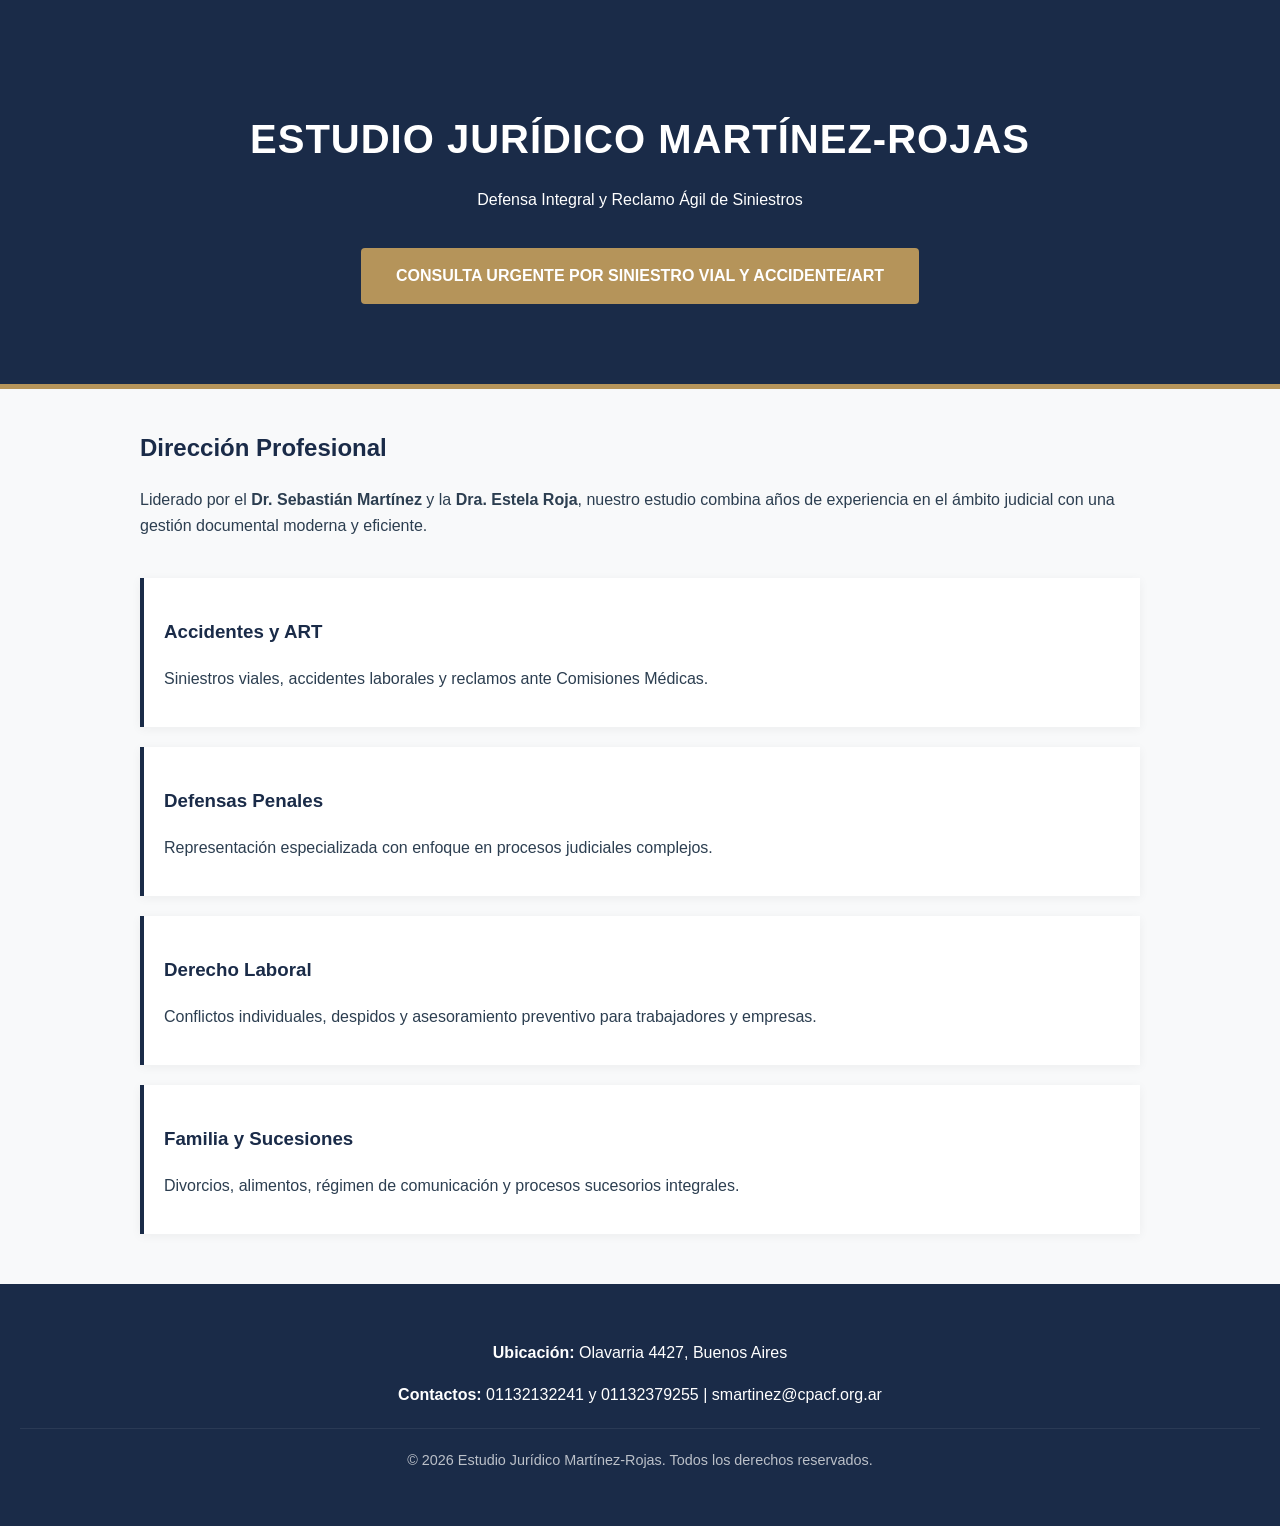
==== index.html @ db727adb "deploy: renombrar a index.html para GitHub Pages" ====
<!DOCTYPE html>
<html lang="es">
<head>
    <meta charset="UTF-8">
    <meta name="viewport" content="width=device-width, initial-scale=1.0">
    <title>Martínez-Rojas | Especialistas en Accidentes, ART y Derecho Integral</title>
    <link rel="stylesheet" href="estilo.css">
</head>
<body>
    <header class="hero">
        <div class="overlay">
            <h1>ESTUDIO JURÍDICO MARTÍNEZ-ROJAS</h1>
            <p class="subtitle">Defensa Integral y Reclamo Ágil de Siniestros</p>
            <a href="https://wa.me/541132132241" class="btn-primary">Consulta Urgente por Siniestro vial y Accidente/ART</a>
        </div>
    </header>

    <section class="founders">
        <h2>Dirección Profesional</h2>
        <p>Liderado por el <strong>Dr. Sebastián Martínez</strong> y la <strong>Dra. Estela Roja</strong>, nuestro estudio combina años de experiencia en el ámbito judicial con una gestión documental moderna y eficiente.</p>
    </section>

    <section class="grid-services">
        <div class="card">
            <h3>Accidentes y ART</h3>
            <p>Siniestros viales, accidentes laborales y reclamos ante Comisiones Médicas.</p>
        </div>
        <div class="card">
            <h3>Defensas Penales</h3>
            <p>Representación especializada con enfoque en procesos judiciales complejos.</p>
        </div>
        <div class="card">
            <h3>Derecho Laboral</h3>
            <p>Conflictos individuales, despidos y asesoramiento preventivo para trabajadores y empresas.</p>
        </div>
        <div class="card">
            <h3>Familia y Sucesiones</h3>
            <p>Divorcios, alimentos, régimen de comunicación y procesos sucesorios integrales.</p>
        </div>
    </section>

   <footer>
    <div class="footer-content">
        <p><strong>Ubicación:</strong> Olavarria 4427, Buenos Aires</p>
        <p><strong>Contactos:</strong> 01132132241 y 01132379255 | smartinez@cpacf.org.ar</p>
        <p class="copyright">
            &copy; 2026 Estudio Jurídico Martínez-Rojas. Todos los derechos reservados.
        </p>
    </div>
</footer>
</body>
</html>
---- estilo.css ----
/* 1. CONFIGURACIÓN GENERAL */
body {
    font-family: 'Segoe UI', Roboto, Helvetica, Arial, sans-serif;
    background-color: #f8f9fa; /* Fondo gris perla (mejora pedida) */
    color: #2c3e50;
    margin: 0;
    line-height: 1.6;
}

/* 2. ENCABEZADO (HERO) */
.hero {
    background-color: #1a2b48; /* Azul Institucional Martínez-Rojas */
    color: #ffffff;
    padding: 80px 20px;
    text-align: center;
    border-bottom: 5px solid #b5945a; /* Detalle Dorado */
}

.hero h1 {
    font-size: 2.5rem;
    margin-bottom: 10px;
    letter-spacing: 1px;
}

/* 3. BOTÓN DE ACCIÓN */
.btn-primary {
    display: inline-block;
    background-color: #b5945a; 
    color: white;
    padding: 15px 35px;
    text-decoration: none;
    font-weight: bold;
    border-radius: 4px;
    margin-top: 20px;
    text-transform: uppercase;
    transition: 0.3s;
}

.btn-primary:hover {
    background-color: #d4af37;
}

/* 4. SECCIONES Y TARJETAS DE SERVICIOS */
section {
    max-width: 1000px;
    margin: 40px auto;
    padding: 0 20px;
}

.card {
    background: white;
    border-left: 4px solid #1a2b48;
    padding: 20px;
    margin-bottom: 20px;
    box-shadow: 0 2px 10px rgba(0,0,0,0.05);
}

h2, h3 {
    color: #1a2b48;
}

/* 5. FOOTER CENTRADO Y COPYRIGHT (mejoras pedidas) */
footer {
    background-color: #1a2b48;
    color: #ffffff;
    text-align: center; /* Centrado total */
    padding: 40px 20px;
    margin-top: 50px;
}

.copyright {
    font-size: 0.9rem;
    opacity: 0.7;
    margin-top: 20px;
    border-top: 1px solid rgba(255, 255, 255, 0.1);
    padding-top: 20px;
}
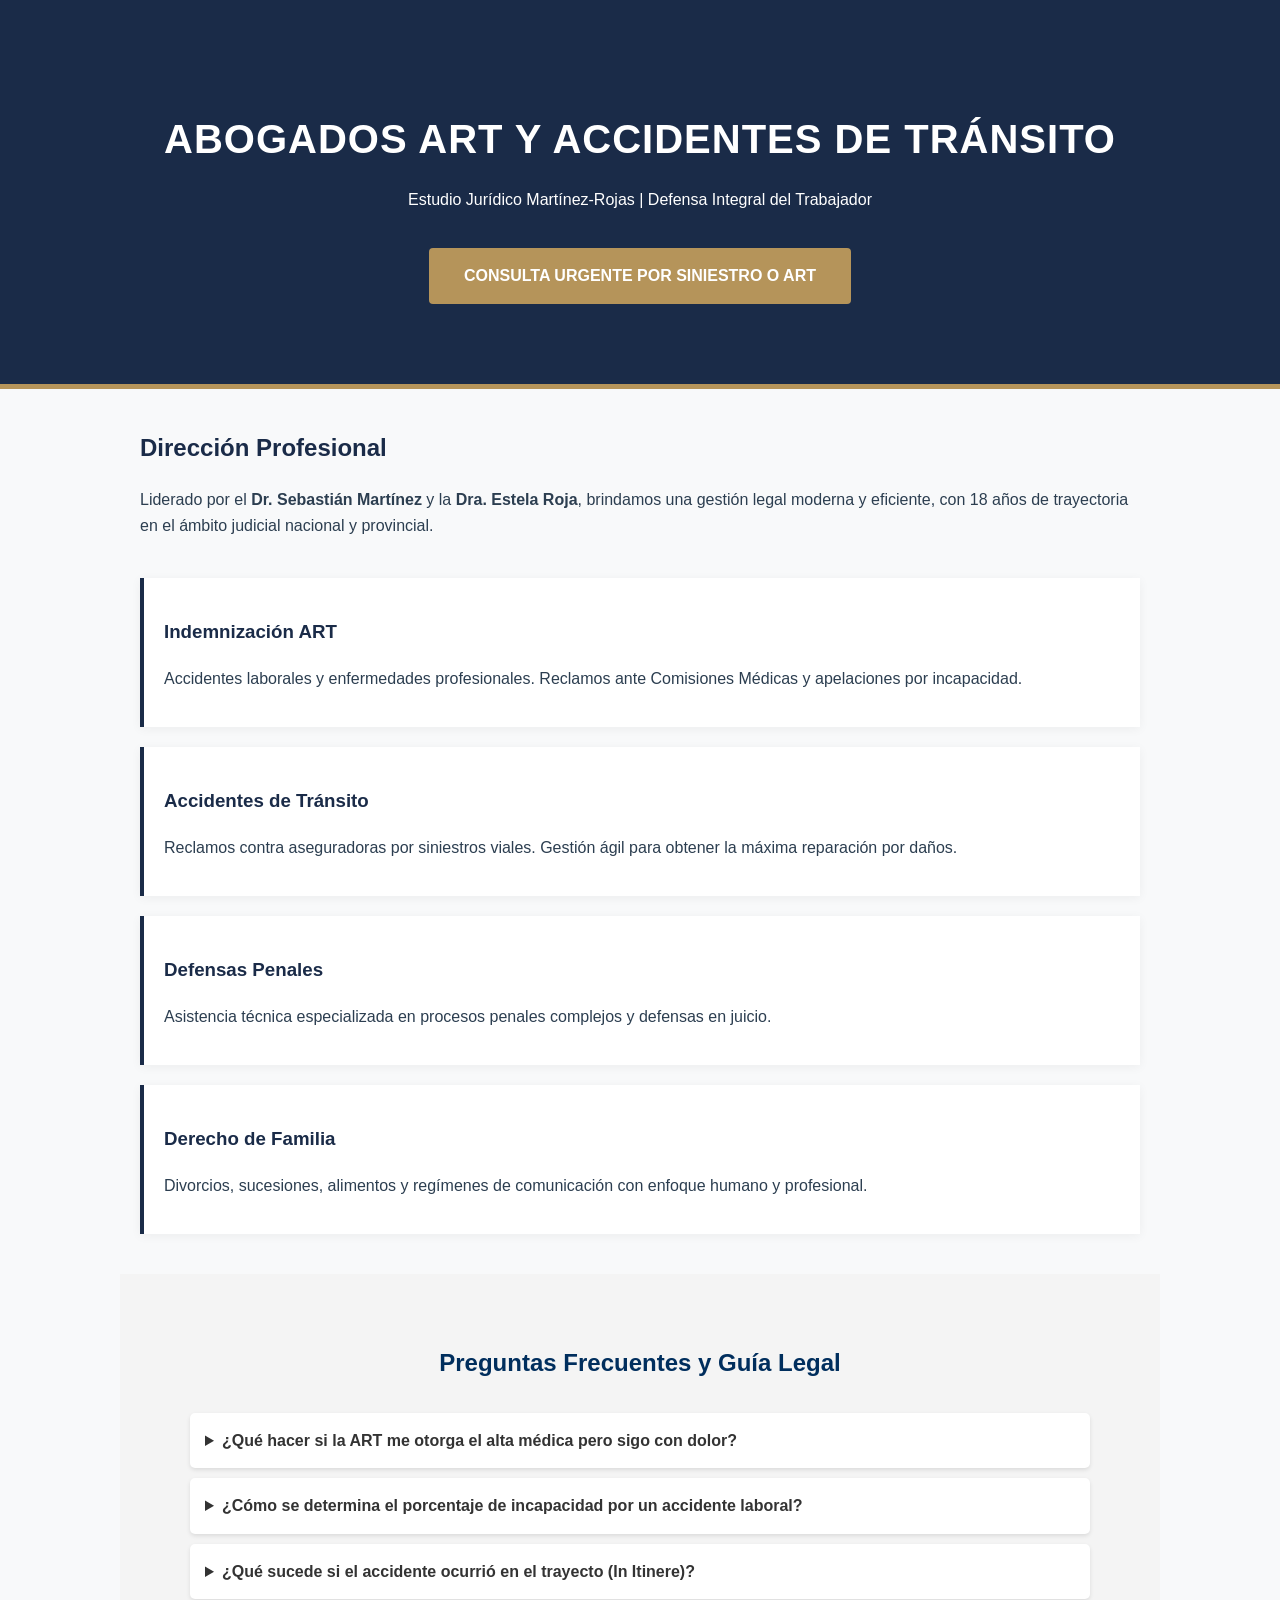
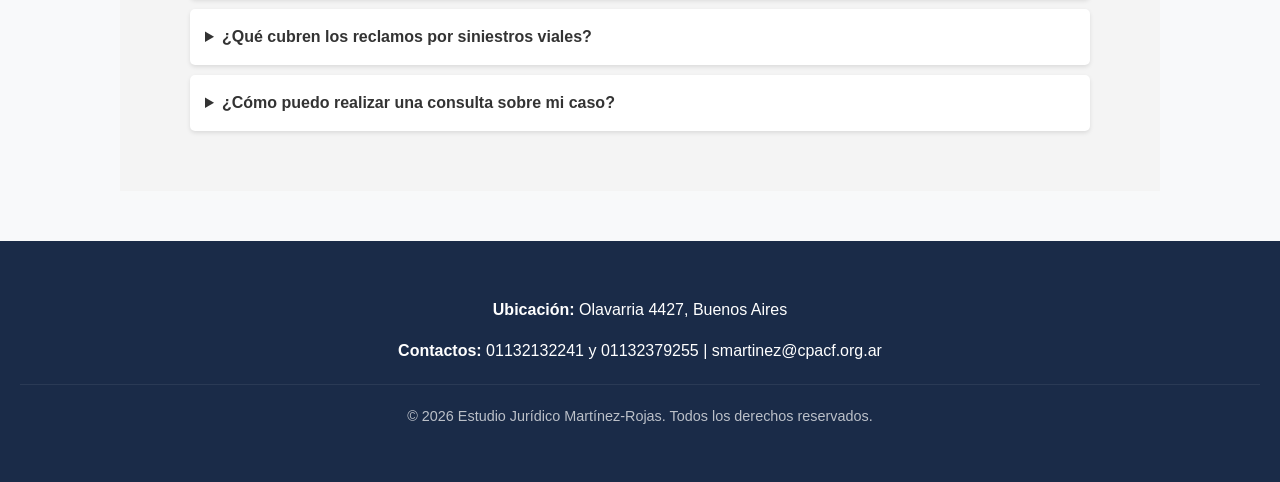
==== commit 35cb1cb3: "SEO: Implementación de FAQ, Datos Estructurados y optimización de H1 para Abogado ART" ====
--- a/index.html
+++ b/index.html
@@ -3,50 +3,118 @@
 <head>
     <meta charset="UTF-8">
     <meta name="viewport" content="width=device-width, initial-scale=1.0">
-    <title>Martínez-Rojas | Especialistas en Accidentes, ART y Derecho Integral</title>
+    <title>Abogado ART y Accidentes | Estudio Jurídico Martínez-Rojas</title>
+    <meta name="google-site-verification" content="OYTx05rx5CZ7Klqr45j2w-Te7OwtsOGaZHKKDYVaZOk" />
+    <meta name="description" content="¿Tuviste un accidente de trabajo o vial? Estudio Jurídico Martínez-Rojas: Especialistas en reclamos a ART, Accidentes de Tránsito y Derecho Penal. 18 años de experiencia. Consulta gratuita.">
+    <meta name="keywords" content="Abogado ART, Accidentes de Tránsito, Abogado Laboral, Indemnización ART, Estudio Jurídico Martínez Rojas, Abogado Penalista">
+    
+    <meta property="og:title" content="Estudio Jurídico Martínez-Rojas | Abogado ART">
+    <meta property="og:description" content="Asesoría legal integral. Especialistas en Accidentes y ART. Consulta hoy mismo.">
+    <meta property="og:url" content="https://sebastian-m-martinez.github.io/Estudio-Juridico-Martinez-Rojas/">
+    
     <link rel="stylesheet" href="estilo.css">
+
+    <script type="application/ld+json">
+    {
+      "@context": "https://schema.org",
+      "@type": "LegalService",
+      "name": "Estudio Jurídico Martínez-Rojas",
+      "description": "Especialistas en Accidentes de Tránsito, ART y Derecho Penal.",
+      "address": {
+        "@type": "PostalAddress",
+        "streetAddress": "Olavarria 4427",
+        "addressLocality": "Buenos Aires",
+        "addressCountry": "AR"
+      },
+      "telephone": "+541132132241",
+      "url": "https://sebastian-m-martinez.github.io/Estudio-Juridico-Martinez-Rojas/",
+      "priceRange": "$$"
+    }
+    </script>
 </head>
 <body>
     <header class="hero">
         <div class="overlay">
-            <h1>ESTUDIO JURÍDICO MARTÍNEZ-ROJAS</h1>
-            <p class="subtitle">Defensa Integral y Reclamo Ágil de Siniestros</p>
-            <a href="https://wa.me/541132132241" class="btn-primary">Consulta Urgente por Siniestro vial y Accidente/ART</a>
+            <h1>ABOGADOS ART Y ACCIDENTES DE TRÁNSITO</h1>
+            <p class="subtitle">Estudio Jurídico Martínez-Rojas | Defensa Integral del Trabajador</p>
+            <a href="https://wa.me/541132132241" class="btn-primary">Consulta Urgente por Siniestro o ART</a>
         </div>
     </header>
 
     <section class="founders">
         <h2>Dirección Profesional</h2>
-        <p>Liderado por el <strong>Dr. Sebastián Martínez</strong> y la <strong>Dra. Estela Roja</strong>, nuestro estudio combina años de experiencia en el ámbito judicial con una gestión documental moderna y eficiente.</p>
+        <p>Liderado por el <strong>Dr. Sebastián Martínez</strong> y la <strong>Dra. Estela Roja</strong>, brindamos una gestión legal moderna y eficiente, con 18 años de trayectoria en el ámbito judicial nacional y provincial.</p>
     </section>
 
     <section class="grid-services">
         <div class="card">
-            <h3>Accidentes y ART</h3>
-            <p>Siniestros viales, accidentes laborales y reclamos ante Comisiones Médicas.</p>
+            <h3>Indemnización ART</h3>
+            <p>Accidentes laborales y enfermedades profesionales. Reclamos ante Comisiones Médicas y apelaciones por incapacidad.</p>
+        </div>
+        <div class="card">
+            <h3>Accidentes de Tránsito</h3>
+            <p>Reclamos contra aseguradoras por siniestros viales. Gestión ágil para obtener la máxima reparación por daños.</p>
         </div>
         <div class="card">
             <h3>Defensas Penales</h3>
-            <p>Representación especializada con enfoque en procesos judiciales complejos.</p>
+            <p>Asistencia técnica especializada en procesos penales complejos y defensas en juicio.</p>
         </div>
         <div class="card">
-            <h3>Derecho Laboral</h3>
-            <p>Conflictos individuales, despidos y asesoramiento preventivo para trabajadores y empresas.</p>
-        </div>
-        <div class="card">
-            <h3>Familia y Sucesiones</h3>
-            <p>Divorcios, alimentos, régimen de comunicación y procesos sucesorios integrales.</p>
+            <h3>Derecho de Familia</h3>
+            <p>Divorcios, sucesiones, alimentos y regímenes de comunicación con enfoque humano y profesional.</p>
         </div>
     </section>
 
-   <footer>
-    <div class="footer-content">
-        <p><strong>Ubicación:</strong> Olavarria 4427, Buenos Aires</p>
-        <p><strong>Contactos:</strong> 01132132241 y 01132379255 | smartinez@cpacf.org.ar</p>
-        <p class="copyright">
-            &copy; 2026 Estudio Jurídico Martínez-Rojas. Todos los derechos reservados.
-        </p>
-    </div>
-</footer>
+    <section class="faq" style="padding: 50px 20px; background: #f4f4f4; line-height: 1.6;">
+        <h2 style="text-align: center; color: #002e5d; margin-bottom: 30px;">Preguntas Frecuentes y Guía Legal</h2>
+        <div style="max-width: 900px; margin: 0 auto; font-family: Arial, sans-serif;">
+            
+            <details style="background: white; padding: 15px; margin-bottom: 10px; border-radius: 5px; box-shadow: 0 2px 4px rgba(0,0,0,0.1); cursor: pointer;">
+                <summary style="font-weight: bold; color: #333;">¿Qué hacer si la ART me otorga el alta médica pero sigo con dolor?</summary>
+                <div style="padding-top: 10px;">
+                    <p>Si la ART dictamina el alta médica (Cese de Incapacidad) y usted considera que no está recuperado, es fundamental realizar la divergencia en las prestaciones de forma inmediata. Nuestro estudio evalúa su cuadro clínico para asegurar que el tratamiento continúe hasta su recuperación total.</p>
+                </div>
+            </details>
+
+            <details style="background: white; padding: 15px; margin-bottom: 10px; border-radius: 5px; box-shadow: 0 2px 4px rgba(0,0,0,0.1); cursor: pointer;">
+                <summary style="font-weight: bold; color: #333;">¿Cómo se determina el porcentaje de incapacidad por un accidente laboral?</summary>
+                <div style="padding-top: 10px;">
+                    <p>La incapacidad se establece mediante Juntas Médicas. Es vital contar con asesoramiento legal especializado para que los baremos de ley se apliquen correctamente y la indemnización sea justa y acorde a las secuelas sufridas.</p>
+                </div>
+            </details>
+
+            <details style="background: white; padding: 15px; margin-bottom: 10px; border-radius: 5px; box-shadow: 0 2px 4px rgba(0,0,0,0.1); cursor: pointer;">
+                <summary style="font-weight: bold; color: #333;">¿Qué sucede si el accidente ocurrió en el trayecto (In Itinere)?</summary>
+                <div style="padding-top: 10px;">
+                    <p>Los accidentes ocurridos entre el domicilio y el lugar de trabajo están cubiertos por la Ley de Riesgos del Trabajo. La gestión de estos siniestros requiere una documentación precisa para evitar rechazos por parte de la aseguradora.</p>
+                </div>
+            </details>
+
+            <details style="background: white; padding: 15px; margin-bottom: 10px; border-radius: 5px; box-shadow: 0 2px 4px rgba(0,0,0,0.1); cursor: pointer;">
+                <summary style="font-weight: bold; color: #333;">¿Qué cubren los reclamos por siniestros viales?</summary>
+                <div style="padding-top: 10px;">
+                    <p>En caso de accidentes de tránsito, gestionamos el reclamo integral que incluye: daños materiales, lesiones físicas, incapacidad sobreviviente y daño moral ante las compañías de seguro responsables.</p>
+                </div>
+            </details>
+
+            <details style="background: white; padding: 15px; margin-bottom: 10px; border-radius: 5px; box-shadow: 0 2px 4px rgba(0,0,0,0.1); cursor: pointer;">
+                <summary style="font-weight: bold; color: #333;">¿Cómo puedo realizar una consulta sobre mi caso?</summary>
+                <div style="padding-top: 10px;">
+                    <p>Brindamos un <strong>asesoramiento integral inicial</strong> para analizar la viabilidad de su reclamo. Puede coordinar una entrevista en nuestras oficinas de Olavarría 4427 o mediante nuestros canales de atención virtual.</p>
+                </div>
+            </details>
+
+        </div>
+    </section>
+
+    <footer>
+        <div class="footer-content">
+            <p><strong>Ubicación:</strong> Olavarria 4427, Buenos Aires</p>
+            <p><strong>Contactos:</strong> 01132132241 y 01132379255 | smartinez@cpacf.org.ar</p>
+            <p class="copyright">
+                &copy; 2026 Estudio Jurídico Martínez-Rojas. Todos los derechos reservados.
+            </p>
+        </div>
+    </footer>
 </body>
 </html>
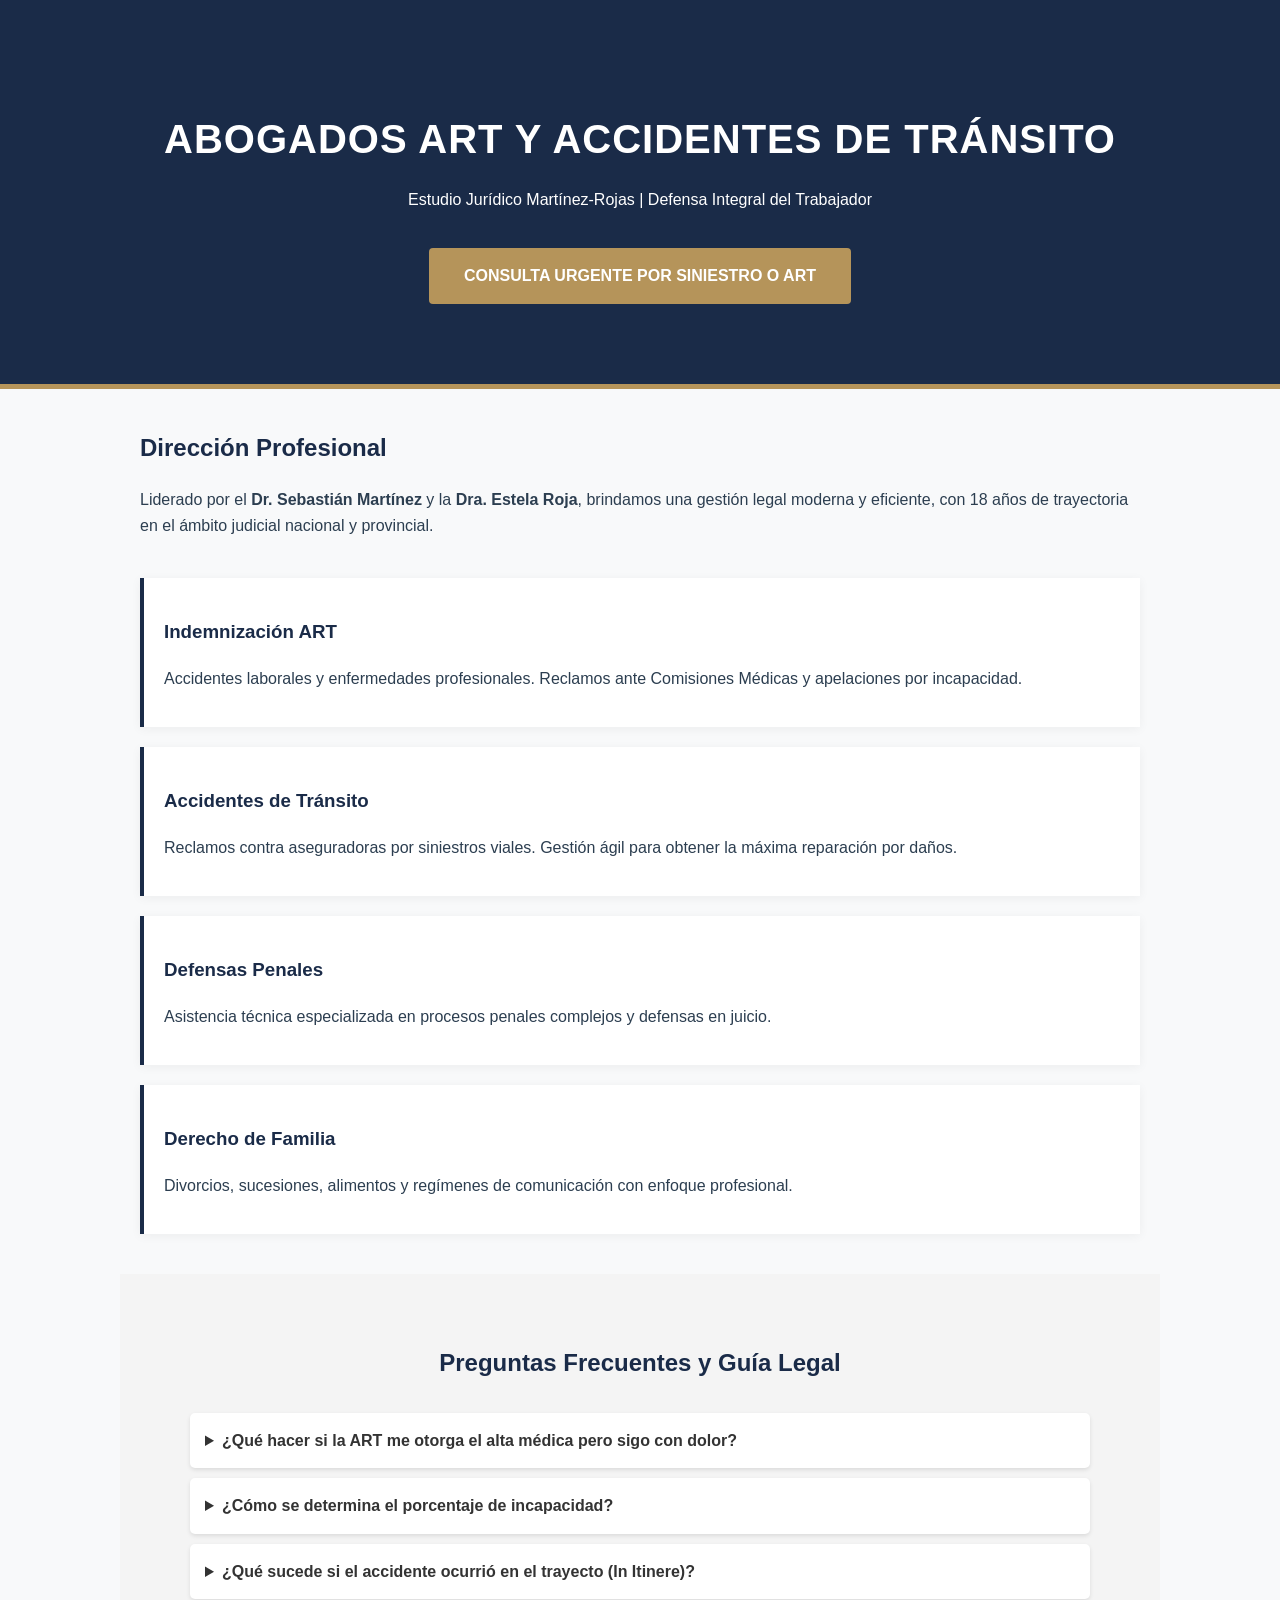
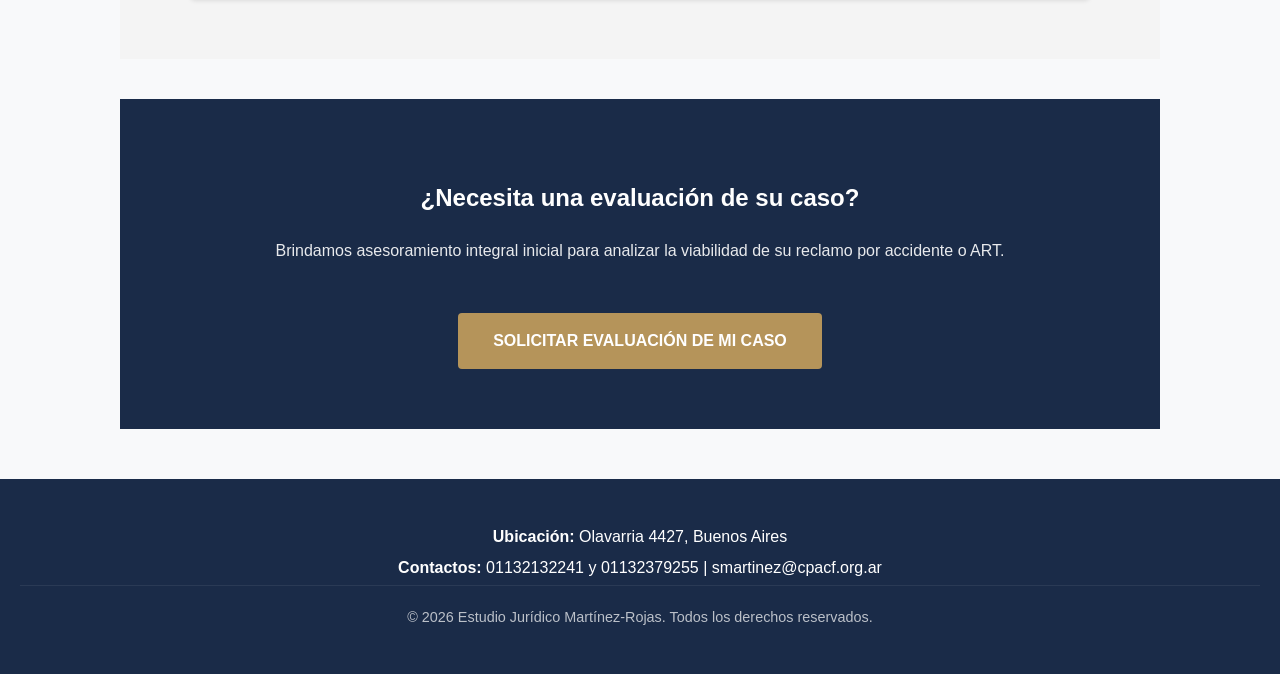
==== commit 857f3b4d: "Final: Estructura completa con FAQ y doble CTA pulsante" ====
--- a/index.html
+++ b/index.html
@@ -5,7 +5,7 @@
     <meta name="viewport" content="width=device-width, initial-scale=1.0">
     <title>Abogado ART y Accidentes | Estudio Jurídico Martínez-Rojas</title>
     <meta name="google-site-verification" content="OYTx05rx5CZ7Klqr45j2w-Te7OwtsOGaZHKKDYVaZOk" />
-    <meta name="description" content="¿Tuviste un accidente de trabajo o vial? Estudio Jurídico Martínez-Rojas: Especialistas en reclamos a ART, Accidentes de Tránsito y Derecho Penal. 18 años de experiencia. Consulta gratuita.">
+    <meta name="description" content="¿Tuviste un accidente de trabajo o vial? Estudio Jurídico Martínez-Rojas: Especialistas en reclamos a ART, Accidentes de Tránsito y Derecho Penal. 18 años de experiencia. Consulta profesional.">
     <meta name="keywords" content="Abogado ART, Accidentes de Tránsito, Abogado Laboral, Indemnización ART, Estudio Jurídico Martínez Rojas, Abogado Penalista">
     
     <meta property="og:title" content="Estudio Jurídico Martínez-Rojas | Abogado ART">
@@ -61,50 +61,42 @@
         </div>
         <div class="card">
             <h3>Derecho de Familia</h3>
-            <p>Divorcios, sucesiones, alimentos y regímenes de comunicación con enfoque humano y profesional.</p>
+            <p>Divorcios, sucesiones, alimentos y regímenes de comunicación con enfoque profesional.</p>
         </div>
     </section>
 
     <section class="faq" style="padding: 50px 20px; background: #f4f4f4; line-height: 1.6;">
-        <h2 style="text-align: center; color: #002e5d; margin-bottom: 30px;">Preguntas Frecuentes y Guía Legal</h2>
-        <div style="max-width: 900px; margin: 0 auto; font-family: Arial, sans-serif;">
+        <h2 style="text-align: center; color: #1a2b48; margin-bottom: 30px;">Preguntas Frecuentes y Guía Legal</h2>
+        <div style="max-width: 900px; margin: 0 auto;">
             
             <details style="background: white; padding: 15px; margin-bottom: 10px; border-radius: 5px; box-shadow: 0 2px 4px rgba(0,0,0,0.1); cursor: pointer;">
                 <summary style="font-weight: bold; color: #333;">¿Qué hacer si la ART me otorga el alta médica pero sigo con dolor?</summary>
                 <div style="padding-top: 10px;">
-                    <p>Si la ART dictamina el alta médica (Cese de Incapacidad) y usted considera que no está recuperado, es fundamental realizar la divergencia en las prestaciones de forma inmediata. Nuestro estudio evalúa su cuadro clínico para asegurar que el tratamiento continúe hasta su recuperación total.</p>
+                    <p>Si la ART dictamina el alta médica y usted no está recuperado, es fundamental realizar la divergencia en las prestaciones. Nuestro estudio evalúa su cuadro clínico para asegurar que el tratamiento continúe.</p>
                 </div>
             </details>
 
             <details style="background: white; padding: 15px; margin-bottom: 10px; border-radius: 5px; box-shadow: 0 2px 4px rgba(0,0,0,0.1); cursor: pointer;">
-                <summary style="font-weight: bold; color: #333;">¿Cómo se determina el porcentaje de incapacidad por un accidente laboral?</summary>
+                <summary style="font-weight: bold; color: #333;">¿Cómo se determina el porcentaje de incapacidad?</summary>
                 <div style="padding-top: 10px;">
-                    <p>La incapacidad se establece mediante Juntas Médicas. Es vital contar con asesoramiento legal especializado para que los baremos de ley se apliquen correctamente y la indemnización sea justa y acorde a las secuelas sufridas.</p>
+                    <p>La incapacidad se establece mediante Juntas Médicas. Es vital contar con asesoramiento legal para que los baremos de ley se apliquen correctamente y la indemnización sea justa.</p>
                 </div>
             </details>
 
             <details style="background: white; padding: 15px; margin-bottom: 10px; border-radius: 5px; box-shadow: 0 2px 4px rgba(0,0,0,0.1); cursor: pointer;">
                 <summary style="font-weight: bold; color: #333;">¿Qué sucede si el accidente ocurrió en el trayecto (In Itinere)?</summary>
                 <div style="padding-top: 10px;">
-                    <p>Los accidentes ocurridos entre el domicilio y el lugar de trabajo están cubiertos por la Ley de Riesgos del Trabajo. La gestión de estos siniestros requiere una documentación precisa para evitar rechazos por parte de la aseguradora.</p>
-                </div>
-            </details>
-
-            <details style="background: white; padding: 15px; margin-bottom: 10px; border-radius: 5px; box-shadow: 0 2px 4px rgba(0,0,0,0.1); cursor: pointer;">
-                <summary style="font-weight: bold; color: #333;">¿Qué cubren los reclamos por siniestros viales?</summary>
-                <div style="padding-top: 10px;">
-                    <p>En caso de accidentes de tránsito, gestionamos el reclamo integral que incluye: daños materiales, lesiones físicas, incapacidad sobreviviente y daño moral ante las compañías de seguro responsables.</p>
-                </div>
-            </details>
-
-            <details style="background: white; padding: 15px; margin-bottom: 10px; border-radius: 5px; box-shadow: 0 2px 4px rgba(0,0,0,0.1); cursor: pointer;">
-                <summary style="font-weight: bold; color: #333;">¿Cómo puedo realizar una consulta sobre mi caso?</summary>
-                <div style="padding-top: 10px;">
-                    <p>Brindamos un <strong>asesoramiento integral inicial</strong> para analizar la viabilidad de su reclamo. Puede coordinar una entrevista en nuestras oficinas de Olavarría 4427 o mediante nuestros canales de atención virtual.</p>
+                    <p>Los accidentes entre el domicilio y el trabajo están cubiertos por la Ley de Riesgos del Trabajo. La gestión de estos siniestros requiere documentación precisa para evitar rechazos.</p>
                 </div>
             </details>
 
         </div>
+    </section>
+
+    <section class="final-cta" style="text-align: center; padding: 60px 20px; background-color: #1a2b48; color: white;">
+        <h2 style="color: white; margin-bottom: 20px;">¿Necesita una evaluación de su caso?</h2>
+        <p style="margin-bottom: 30px; opacity: 0.9;">Brindamos asesoramiento integral inicial para analizar la viabilidad de su reclamo por accidente o ART.</p>
+        <a href="https://wa.me/541132132241" class="btn-primary">Solicitar Evaluación de mi Caso</a>
     </section>
 
     <footer>
--- a/estilo.css
+++ b/estilo.css
@@ -1,7 +1,7 @@
 /* 1. CONFIGURACIÓN GENERAL */
 body {
     font-family: 'Segoe UI', Roboto, Helvetica, Arial, sans-serif;
-    background-color: #f8f9fa; /* Fondo gris perla (mejora pedida) */
+    background-color: #f8f9fa; /* Fondo gris perla */
     color: #2c3e50;
     margin: 0;
     line-height: 1.6;
@@ -22,7 +22,25 @@
     letter-spacing: 1px;
 }
 
-/* 3. BOTÓN DE ACCIÓN */
+/* 3. BOTÓN DE ACCIÓN CON ANIMACIÓN VIVA */
+/* Definición de la animación: Pulso de sombra + Brillo interno */
+@keyframes pulso-vivo {
+    0% {
+        box-shadow: 0 0 0 0 rgba(181, 148, 90, 0.8);
+        filter: brightness(1);
+    }
+    50% {
+        filter: brightness(1.2); /* El botón brilla un poquito en el medio del ciclo */
+    }
+    70% {
+        box-shadow: 0 0 0 20px rgba(181, 148, 90, 0);
+        filter: brightness(1);
+    }
+    100% {
+        box-shadow: 0 0 0 0 rgba(181, 148, 90, 0);
+    }
+}
+
 .btn-primary {
     display: inline-block;
     background-color: #b5945a; 
@@ -33,11 +51,16 @@
     border-radius: 4px;
     margin-top: 20px;
     text-transform: uppercase;
-    transition: 0.3s;
+    transition: all 0.3s ease;
+    
+    /* SE ACTIVA SOLO: Pulsa y brilla cada 2 segundos infinitamente */
+    animation: pulso-vivo 2s infinite;
 }
 
 .btn-primary:hover {
     background-color: #d4af37;
+    transform: scale(1.05);
+    animation: none; /* Opcional: se detiene el pulso cuando el usuario ya lo "atrapó" con el cursor */
 }
 
 /* 4. SECCIONES Y TARJETAS DE SERVICIOS */
@@ -59,13 +82,17 @@
     color: #1a2b48;
 }
 
-/* 5. FOOTER CENTRADO Y COPYRIGHT (mejoras pedidas) */
+/* 5. FOOTER CENTRADO Y COPYRIGHT */
 footer {
     background-color: #1a2b48;
     color: #ffffff;
-    text-align: center; /* Centrado total */
+    text-align: center; 
     padding: 40px 20px;
     margin-top: 50px;
+}
+
+.footer-content p {
+    margin: 5px 0;
 }
 
 .copyright {
